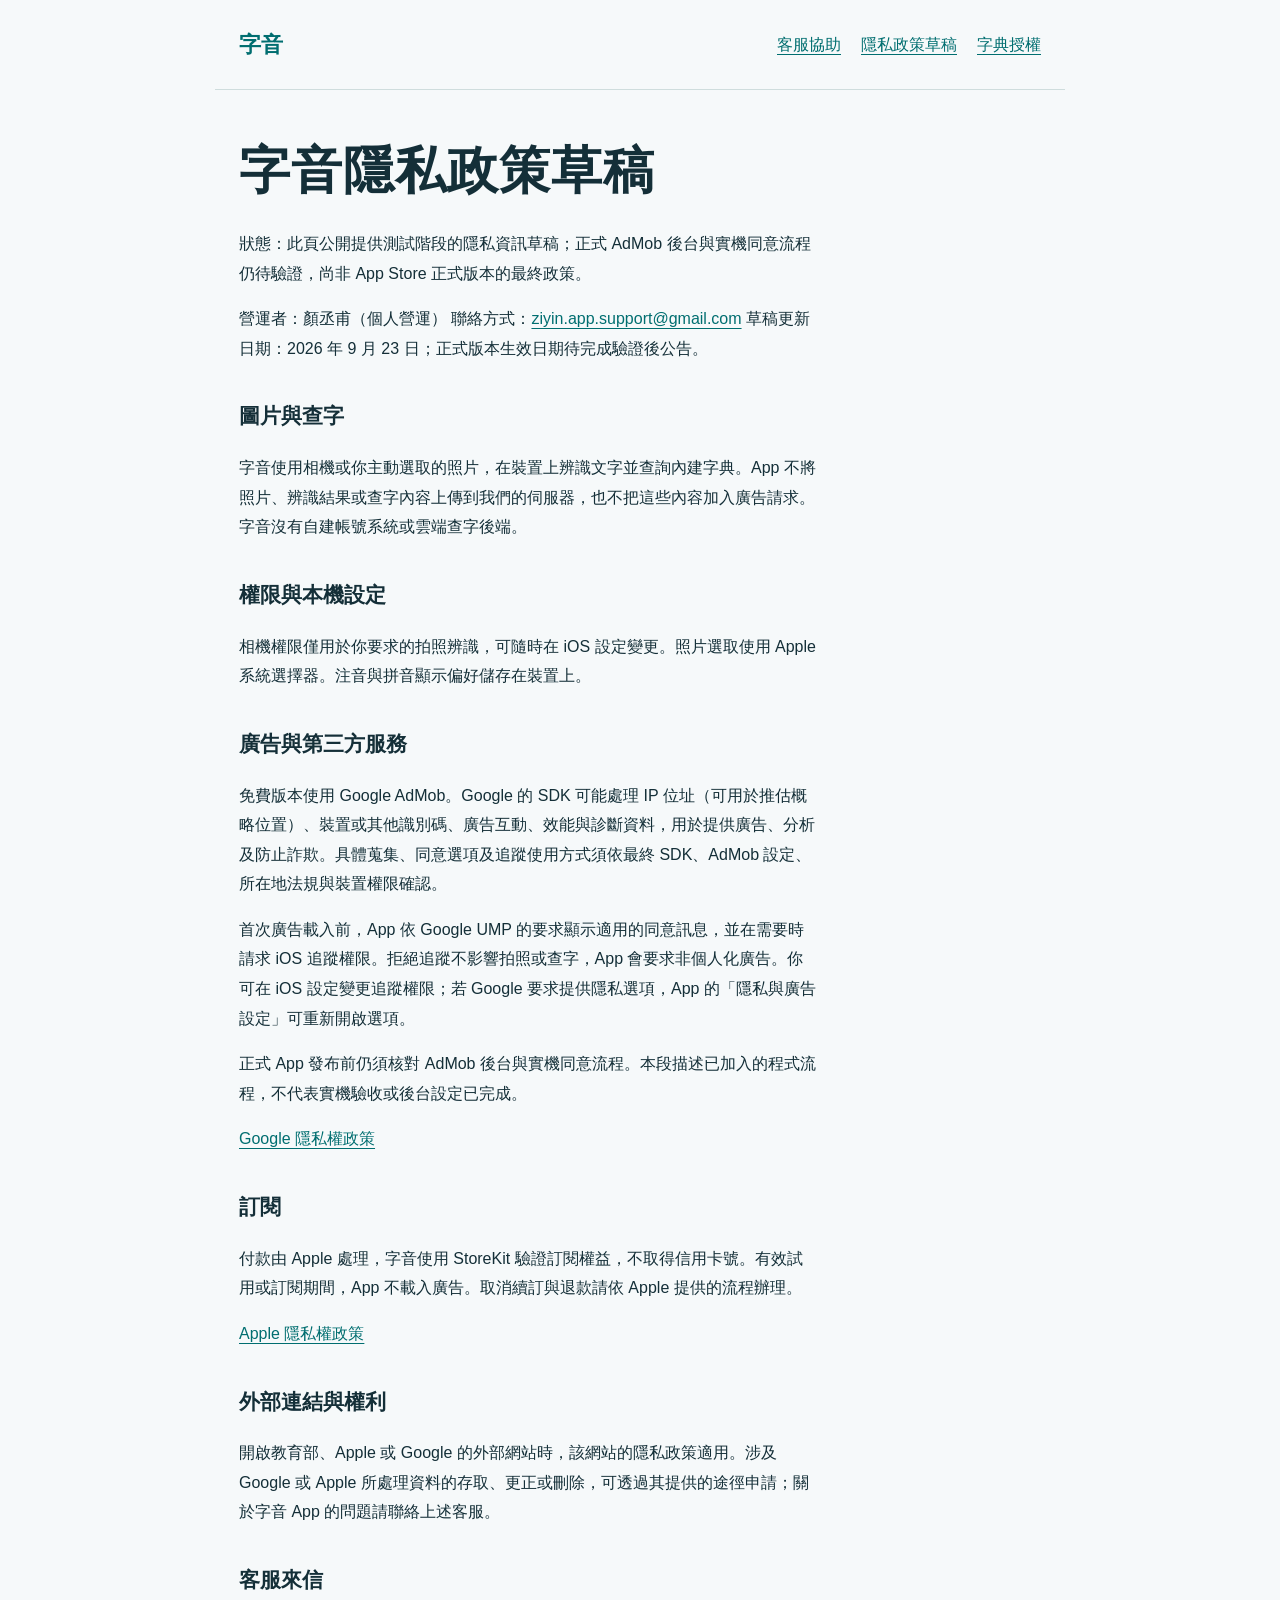
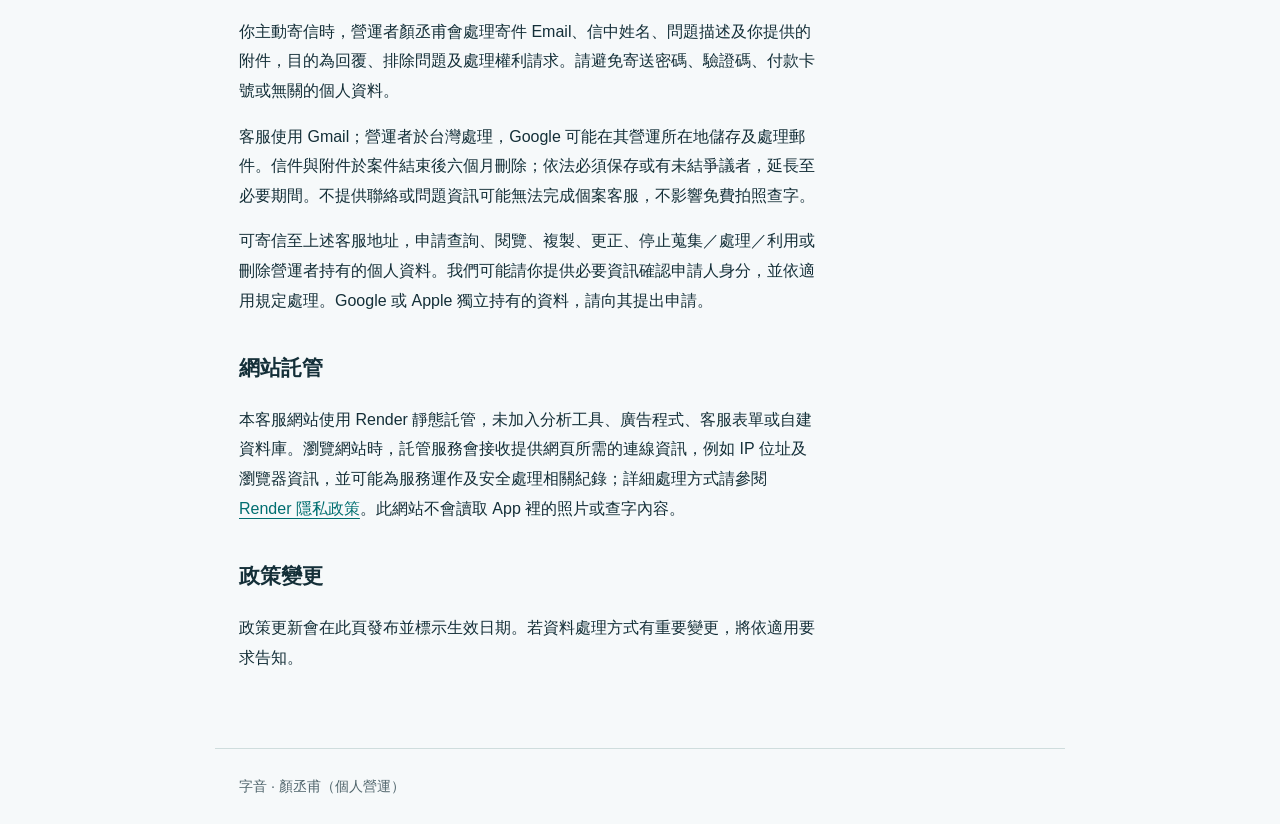
==== privacy.html @ 15254bf7 "Publish Ziyin support, dictionary license and current privacy draft" ====
<!doctype html><html lang="zh-Hant"><head><meta charset="utf-8"><meta name="viewport" content="width=device-width,initial-scale=1"><meta name="robots" content="noindex"><title>字音｜隱私政策草稿</title><link rel="stylesheet" href="style.css"></head><body><header><a href="index.html">字音</a><nav aria-label="主要導覽"><a href="index.html">客服協助</a><a href="privacy.html" aria-current="page">隱私政策草稿</a><a href="dictionary.html">字典授權</a></nav></header><main><h1 id="section">字音隱私政策草稿</h1>
<p>狀態：此頁公開提供測試階段的隱私資訊草稿；正式 AdMob 後台與實機同意流程仍待驗證，尚非 App Store 正式版本的最終政策。</p>
<p>營運者：顏丞甫（個人營運）
聯絡方式：<a href="mailto:ziyin.app.support@gmail.com">ziyin.app.support@gmail.com</a>
草稿更新日期：2026 年 9 月 23 日；正式版本生效日期待完成驗證後公告。</p>
<h2 id="section-1">圖片與查字</h2>
<p>字音使用相機或你主動選取的照片，在裝置上辨識文字並查詢內建字典。App 不將照片、辨識結果或查字內容上傳到我們的伺服器，也不把這些內容加入廣告請求。字音沒有自建帳號系統或雲端查字後端。</p>
<h2 id="section-2">權限與本機設定</h2>
<p>相機權限僅用於你要求的拍照辨識，可隨時在 iOS 設定變更。照片選取使用 Apple 系統選擇器。注音與拼音顯示偏好儲存在裝置上。</p>
<h2 id="section-3">廣告與第三方服務</h2>
<p>免費版本使用 Google AdMob。Google 的 SDK 可能處理 IP 位址（可用於推估概略位置）、裝置或其他識別碼、廣告互動、效能與診斷資料，用於提供廣告、分析及防止詐欺。具體蒐集、同意選項及追蹤使用方式須依最終 SDK、AdMob 設定、所在地法規與裝置權限確認。</p>
<p>首次廣告載入前，App 依 Google UMP 的要求顯示適用的同意訊息，並在需要時請求 iOS 追蹤權限。拒絕追蹤不影響拍照或查字，App 會要求非個人化廣告。你可在 iOS 設定變更追蹤權限；若 Google 要求提供隱私選項，App 的「隱私與廣告設定」可重新開啟選項。</p>
<p>正式 App 發布前仍須核對 AdMob 後台與實機同意流程。本段描述已加入的程式流程，不代表實機驗收或後台設定已完成。</p>
<p><a href="https://policies.google.com/privacy?hl=zh-TW">Google 隱私權政策</a></p>
<h2 id="section-4">訂閱</h2>
<p>付款由 Apple 處理，字音使用 StoreKit 驗證訂閱權益，不取得信用卡號。有效試用或訂閱期間，App 不載入廣告。取消續訂與退款請依 Apple 提供的流程辦理。</p>
<p><a href="https://www.apple.com/legal/privacy/zh-tw/">Apple 隱私權政策</a></p>
<h2 id="section-5">外部連結與權利</h2>
<p>開啟教育部、Apple 或 Google 的外部網站時，該網站的隱私政策適用。涉及 Google 或 Apple 所處理資料的存取、更正或刪除，可透過其提供的途徑申請；關於字音 App 的問題請聯絡上述客服。</p>
<h2 id="section-6">客服來信</h2>
<p>你主動寄信時，營運者顏丞甫會處理寄件 Email、信中姓名、問題描述及你提供的附件，目的為回覆、排除問題及處理權利請求。請避免寄送密碼、驗證碼、付款卡號或無關的個人資料。</p>
<p>客服使用 Gmail；營運者於台灣處理，Google 可能在其營運所在地儲存及處理郵件。信件與附件於案件結束後六個月刪除；依法必須保存或有未結爭議者，延長至必要期間。不提供聯絡或問題資訊可能無法完成個案客服，不影響免費拍照查字。</p>
<p>可寄信至上述客服地址，申請查詢、閱覽、複製、更正、停止蒐集／處理／利用或刪除營運者持有的個人資料。我們可能請你提供必要資訊確認申請人身分，並依適用規定處理。Google 或 Apple 獨立持有的資料，請向其提出申請。</p>
<h2 id="section-7">網站託管</h2>
<p>本客服網站使用 Render 靜態託管，未加入分析工具、廣告程式、客服表單或自建資料庫。瀏覽網站時，託管服務會接收提供網頁所需的連線資訊，例如 IP 位址及瀏覽器資訊，並可能為服務運作及安全處理相關紀錄；詳細處理方式請參閱 <a href="https://render.com/privacy">Render 隱私政策</a>。此網站不會讀取 App 裡的照片或查字內容。</p>
<h2 id="section-8">政策變更</h2>
<p>政策更新會在此頁發布並標示生效日期。若資料處理方式有重要變更，將依適用要求告知。</p>
</main><footer>字音 · 顏丞甫（個人營運）</footer></body></html>
---- style.css ----
:root{color-scheme:light;font-family:-apple-system,BlinkMacSystemFont,"Noto Sans TC",sans-serif;color:#142f38;background:#f6f9fa}*{box-sizing:border-box}body{margin:0;font-size:1rem;line-height:1.85}a{color:#006e70;text-underline-offset:4px;overflow-wrap:anywhere}a:focus-visible{outline:3px solid #008c95;outline-offset:5px}header,main,footer{max-width:850px;margin:auto;padding:24px}header{display:flex;align-items:center;justify-content:space-between;gap:24px;border-bottom:1px solid #cfdddd}header>a{font-size:1.4rem;font-weight:750;text-decoration:none}nav{display:flex;gap:20px;flex-wrap:wrap}h1{font-size:clamp(2rem,7vw,3.2rem);line-height:1.3;letter-spacing:.02em;margin:24px 0}h2{font-size:1.3rem;margin-top:34px}p,li{max-width:65ch}.intro{font-size:1.2rem}.panel{background:#fff;border:1px solid #cfdddd;border-radius:18px;padding:24px;margin:28px 0}.button{display:inline-block;background:#006e70;color:white;padding:12px 20px;border-radius:10px;text-decoration:none;font-weight:650}.note{border-left:4px solid #ad7200;padding:12px 18px;background:#fff3d6}.muted,footer{color:#50656c}footer{font-size:.9rem;border-top:1px solid #cfdddd;margin-top:36px}ul{padding-left:24px}@media(max-width:480px){header,main,footer{padding:20px}header{align-items:flex-start;flex-direction:column;gap:8px}.panel{padding:20px}.button{width:100%;text-align:center}}@media(prefers-reduced-motion:no-preference){a{transition:background-color .15s}}
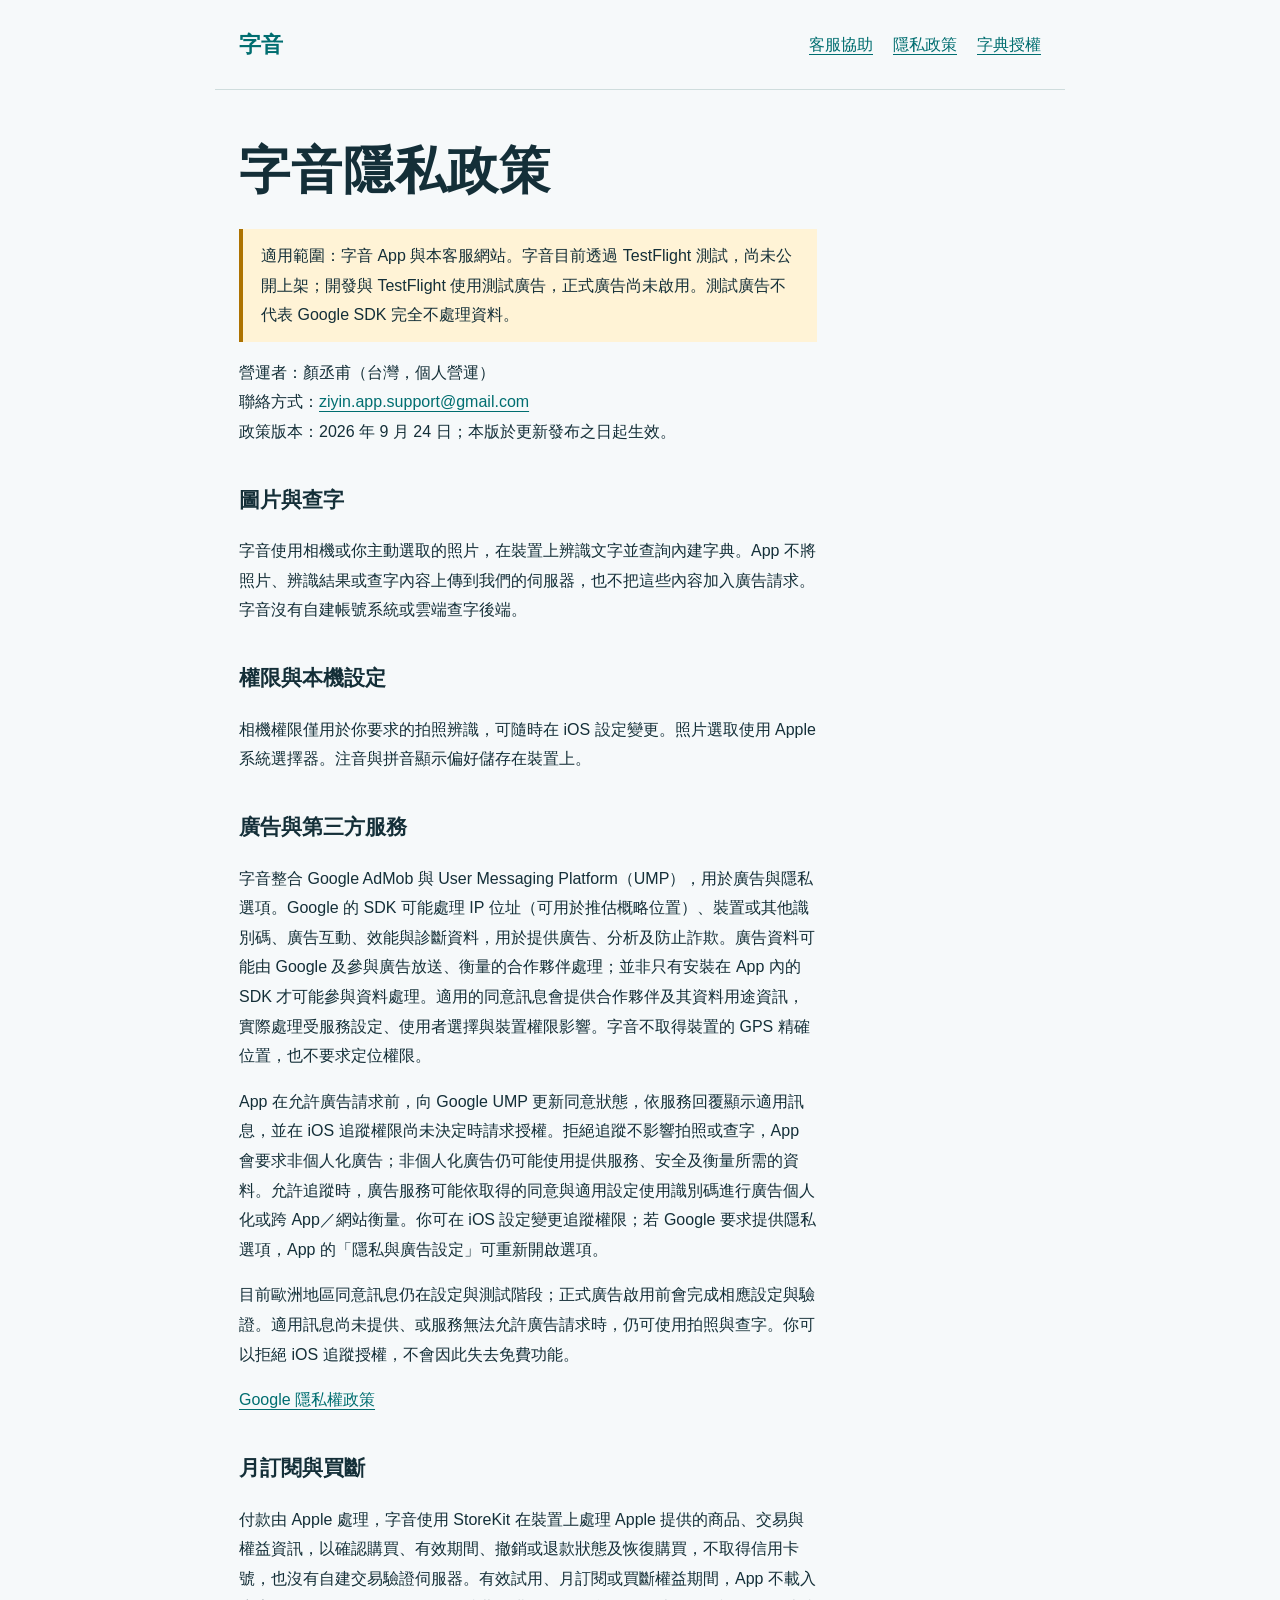
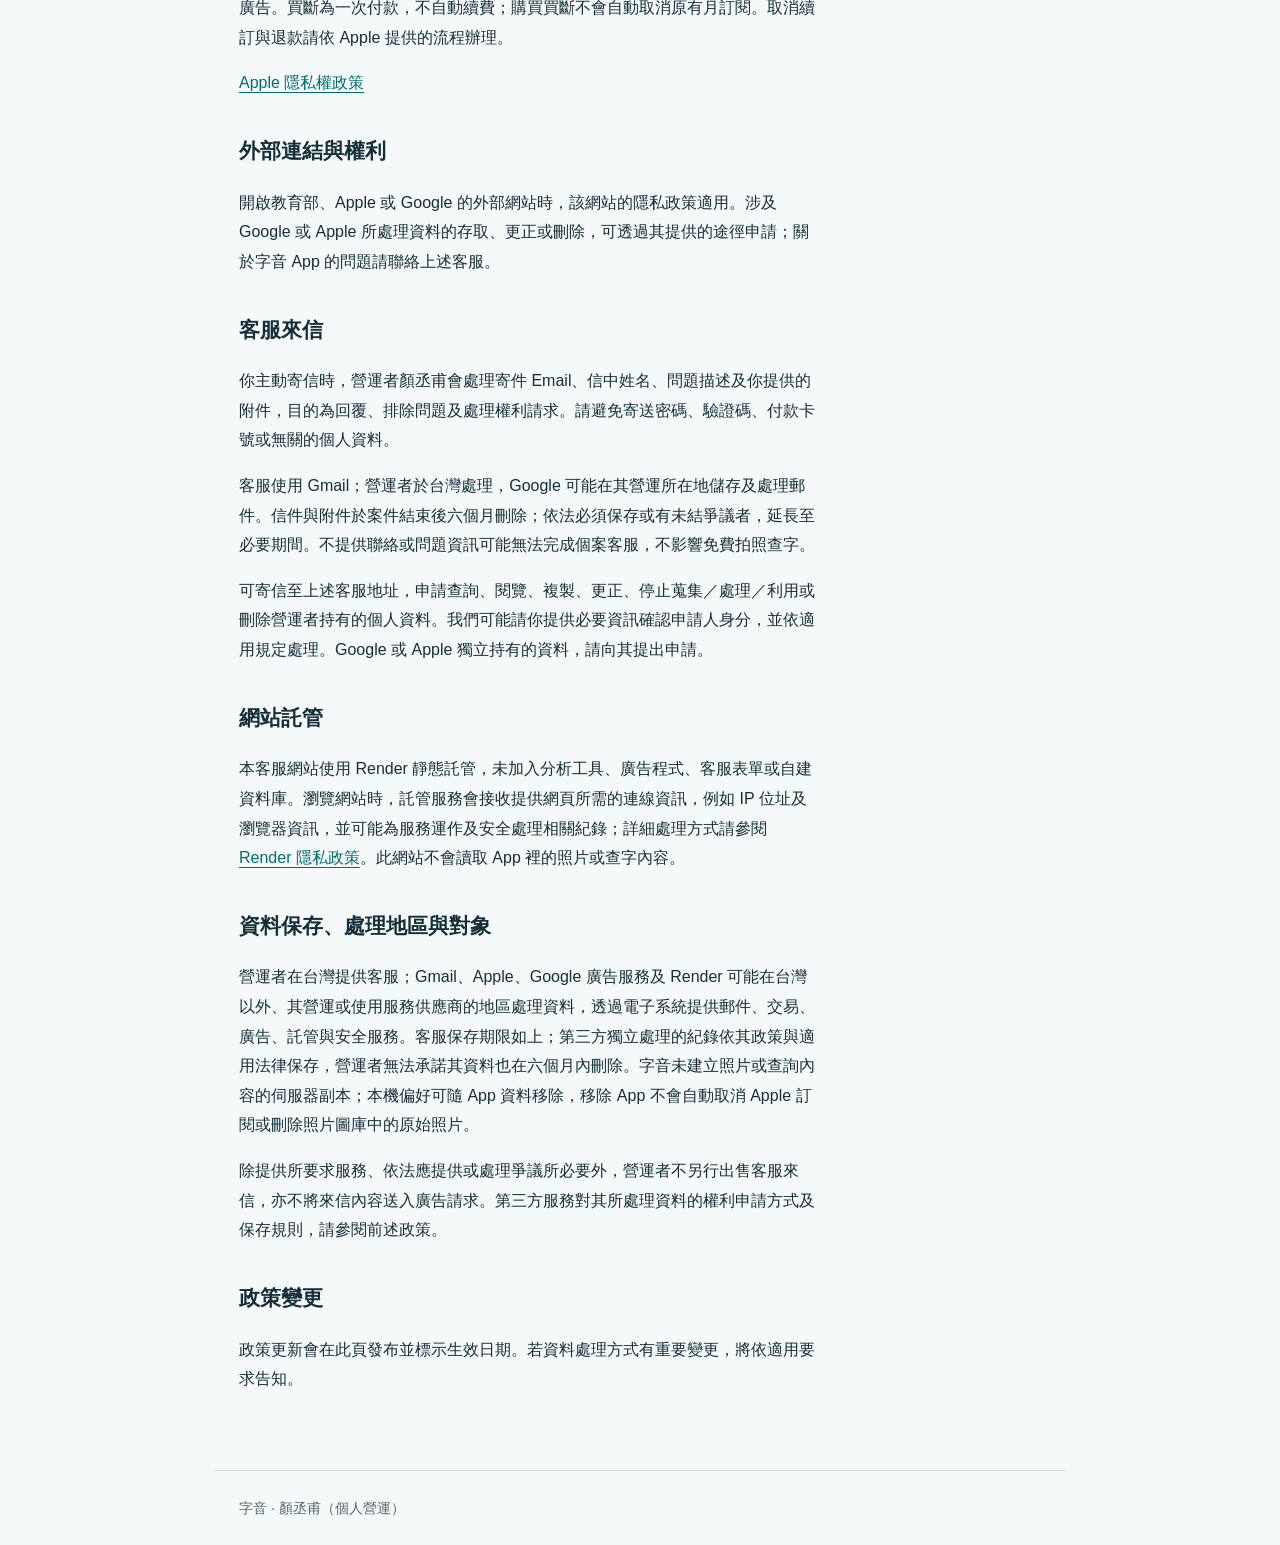
==== commit ee770d7f: "Add files via upload" ====
--- a/privacy.html
+++ b/privacy.html
@@ -1,19 +1,17 @@
-<!doctype html><html lang="zh-Hant"><head><meta charset="utf-8"><meta name="viewport" content="width=device-width,initial-scale=1"><meta name="robots" content="noindex"><title>字音｜隱私政策草稿</title><link rel="stylesheet" href="style.css"></head><body><header><a href="index.html">字音</a><nav aria-label="主要導覽"><a href="index.html">客服協助</a><a href="privacy.html" aria-current="page">隱私政策草稿</a><a href="dictionary.html">字典授權</a></nav></header><main><h1 id="section">字音隱私政策草稿</h1>
-<p>狀態：此頁公開提供測試階段的隱私資訊草稿；正式 AdMob 後台與實機同意流程仍待驗證，尚非 App Store 正式版本的最終政策。</p>
-<p>營運者：顏丞甫（個人營運）
-聯絡方式：<a href="mailto:ziyin.app.support@gmail.com">ziyin.app.support@gmail.com</a>
-草稿更新日期：2026 年 9 月 23 日；正式版本生效日期待完成驗證後公告。</p>
+<!doctype html><html lang="zh-Hant"><head><meta charset="utf-8"><meta name="viewport" content="width=device-width,initial-scale=1"><meta name="robots" content="noindex"><title>字音｜隱私政策</title><link rel="stylesheet" href="style.css"></head><body><header><a href="index.html">字音</a><nav aria-label="主要導覽"><a href="index.html">客服協助</a><a href="privacy.html" aria-current="page">隱私政策</a><a href="dictionary.html">字典授權</a></nav></header><main><h1 id="section">字音隱私政策</h1>
+<p class="note">適用範圍：字音 App 與本客服網站。字音目前透過 TestFlight 測試，尚未公開上架；開發與 TestFlight 使用測試廣告，正式廣告尚未啟用。測試廣告不代表 Google SDK 完全不處理資料。</p>
+<p>營運者：顏丞甫（台灣，個人營運）<br>聯絡方式：<a href="mailto:ziyin.app.support@gmail.com">ziyin.app.support@gmail.com</a><br>政策版本：2026 年 9 月 24 日；本版於更新發布之日起生效。</p>
 <h2 id="section-1">圖片與查字</h2>
 <p>字音使用相機或你主動選取的照片，在裝置上辨識文字並查詢內建字典。App 不將照片、辨識結果或查字內容上傳到我們的伺服器，也不把這些內容加入廣告請求。字音沒有自建帳號系統或雲端查字後端。</p>
 <h2 id="section-2">權限與本機設定</h2>
 <p>相機權限僅用於你要求的拍照辨識，可隨時在 iOS 設定變更。照片選取使用 Apple 系統選擇器。注音與拼音顯示偏好儲存在裝置上。</p>
 <h2 id="section-3">廣告與第三方服務</h2>
-<p>免費版本使用 Google AdMob。Google 的 SDK 可能處理 IP 位址（可用於推估概略位置）、裝置或其他識別碼、廣告互動、效能與診斷資料，用於提供廣告、分析及防止詐欺。具體蒐集、同意選項及追蹤使用方式須依最終 SDK、AdMob 設定、所在地法規與裝置權限確認。</p>
-<p>首次廣告載入前，App 依 Google UMP 的要求顯示適用的同意訊息，並在需要時請求 iOS 追蹤權限。拒絕追蹤不影響拍照或查字，App 會要求非個人化廣告。你可在 iOS 設定變更追蹤權限；若 Google 要求提供隱私選項，App 的「隱私與廣告設定」可重新開啟選項。</p>
-<p>正式 App 發布前仍須核對 AdMob 後台與實機同意流程。本段描述已加入的程式流程，不代表實機驗收或後台設定已完成。</p>
+<p>字音整合 Google AdMob 與 User Messaging Platform（UMP），用於廣告與隱私選項。Google 的 SDK 可能處理 IP 位址（可用於推估概略位置）、裝置或其他識別碼、廣告互動、效能與診斷資料，用於提供廣告、分析及防止詐欺。廣告資料可能由 Google 及參與廣告放送、衡量的合作夥伴處理；並非只有安裝在 App 內的 SDK 才可能參與資料處理。適用的同意訊息會提供合作夥伴及其資料用途資訊，實際處理受服務設定、使用者選擇與裝置權限影響。字音不取得裝置的 GPS 精確位置，也不要求定位權限。</p>
+<p>App 在允許廣告請求前，向 Google UMP 更新同意狀態，依服務回覆顯示適用訊息，並在 iOS 追蹤權限尚未決定時請求授權。拒絕追蹤不影響拍照或查字，App 會要求非個人化廣告；非個人化廣告仍可能使用提供服務、安全及衡量所需的資料。允許追蹤時，廣告服務可能依取得的同意與適用設定使用識別碼進行廣告個人化或跨 App／網站衡量。你可在 iOS 設定變更追蹤權限；若 Google 要求提供隱私選項，App 的「隱私與廣告設定」可重新開啟選項。</p>
+<p>目前歐洲地區同意訊息仍在設定與測試階段；正式廣告啟用前會完成相應設定與驗證。適用訊息尚未提供、或服務無法允許廣告請求時，仍可使用拍照與查字。你可以拒絕 iOS 追蹤授權，不會因此失去免費功能。</p>
 <p><a href="https://policies.google.com/privacy?hl=zh-TW">Google 隱私權政策</a></p>
-<h2 id="section-4">訂閱</h2>
-<p>付款由 Apple 處理，字音使用 StoreKit 驗證訂閱權益，不取得信用卡號。有效試用或訂閱期間，App 不載入廣告。取消續訂與退款請依 Apple 提供的流程辦理。</p>
+<h2 id="section-4">月訂閱與買斷</h2>
+<p>付款由 Apple 處理，字音使用 StoreKit 在裝置上處理 Apple 提供的商品、交易與權益資訊，以確認購買、有效期間、撤銷或退款狀態及恢復購買，不取得信用卡號，也沒有自建交易驗證伺服器。有效試用、月訂閱或買斷權益期間，App 不載入廣告。買斷為一次付款，不自動續費；購買買斷不會自動取消原有月訂閱。取消續訂與退款請依 Apple 提供的流程辦理。</p>
 <p><a href="https://www.apple.com/legal/privacy/zh-tw/">Apple 隱私權政策</a></p>
 <h2 id="section-5">外部連結與權利</h2>
 <p>開啟教育部、Apple 或 Google 的外部網站時，該網站的隱私政策適用。涉及 Google 或 Apple 所處理資料的存取、更正或刪除，可透過其提供的途徑申請；關於字音 App 的問題請聯絡上述客服。</p>
@@ -23,6 +21,9 @@
 <p>可寄信至上述客服地址，申請查詢、閱覽、複製、更正、停止蒐集／處理／利用或刪除營運者持有的個人資料。我們可能請你提供必要資訊確認申請人身分，並依適用規定處理。Google 或 Apple 獨立持有的資料，請向其提出申請。</p>
 <h2 id="section-7">網站託管</h2>
 <p>本客服網站使用 Render 靜態託管，未加入分析工具、廣告程式、客服表單或自建資料庫。瀏覽網站時，託管服務會接收提供網頁所需的連線資訊，例如 IP 位址及瀏覽器資訊，並可能為服務運作及安全處理相關紀錄；詳細處理方式請參閱 <a href="https://render.com/privacy">Render 隱私政策</a>。此網站不會讀取 App 裡的照片或查字內容。</p>
+<h2 id="data-retention">資料保存、處理地區與對象</h2>
+<p>營運者在台灣提供客服；Gmail、Apple、Google 廣告服務及 Render 可能在台灣以外、其營運或使用服務供應商的地區處理資料，透過電子系統提供郵件、交易、廣告、託管與安全服務。客服保存期限如上；第三方獨立處理的紀錄依其政策與適用法律保存，營運者無法承諾其資料也在六個月內刪除。字音未建立照片或查詢內容的伺服器副本；本機偏好可隨 App 資料移除，移除 App 不會自動取消 Apple 訂閱或刪除照片圖庫中的原始照片。</p>
+<p>除提供所要求服務、依法應提供或處理爭議所必要外，營運者不另行出售客服來信，亦不將來信內容送入廣告請求。第三方服務對其所處理資料的權利申請方式及保存規則，請參閱前述政策。</p>
 <h2 id="section-8">政策變更</h2>
 <p>政策更新會在此頁發布並標示生效日期。若資料處理方式有重要變更，將依適用要求告知。</p>
 </main><footer>字音 · 顏丞甫（個人營運）</footer></body></html>
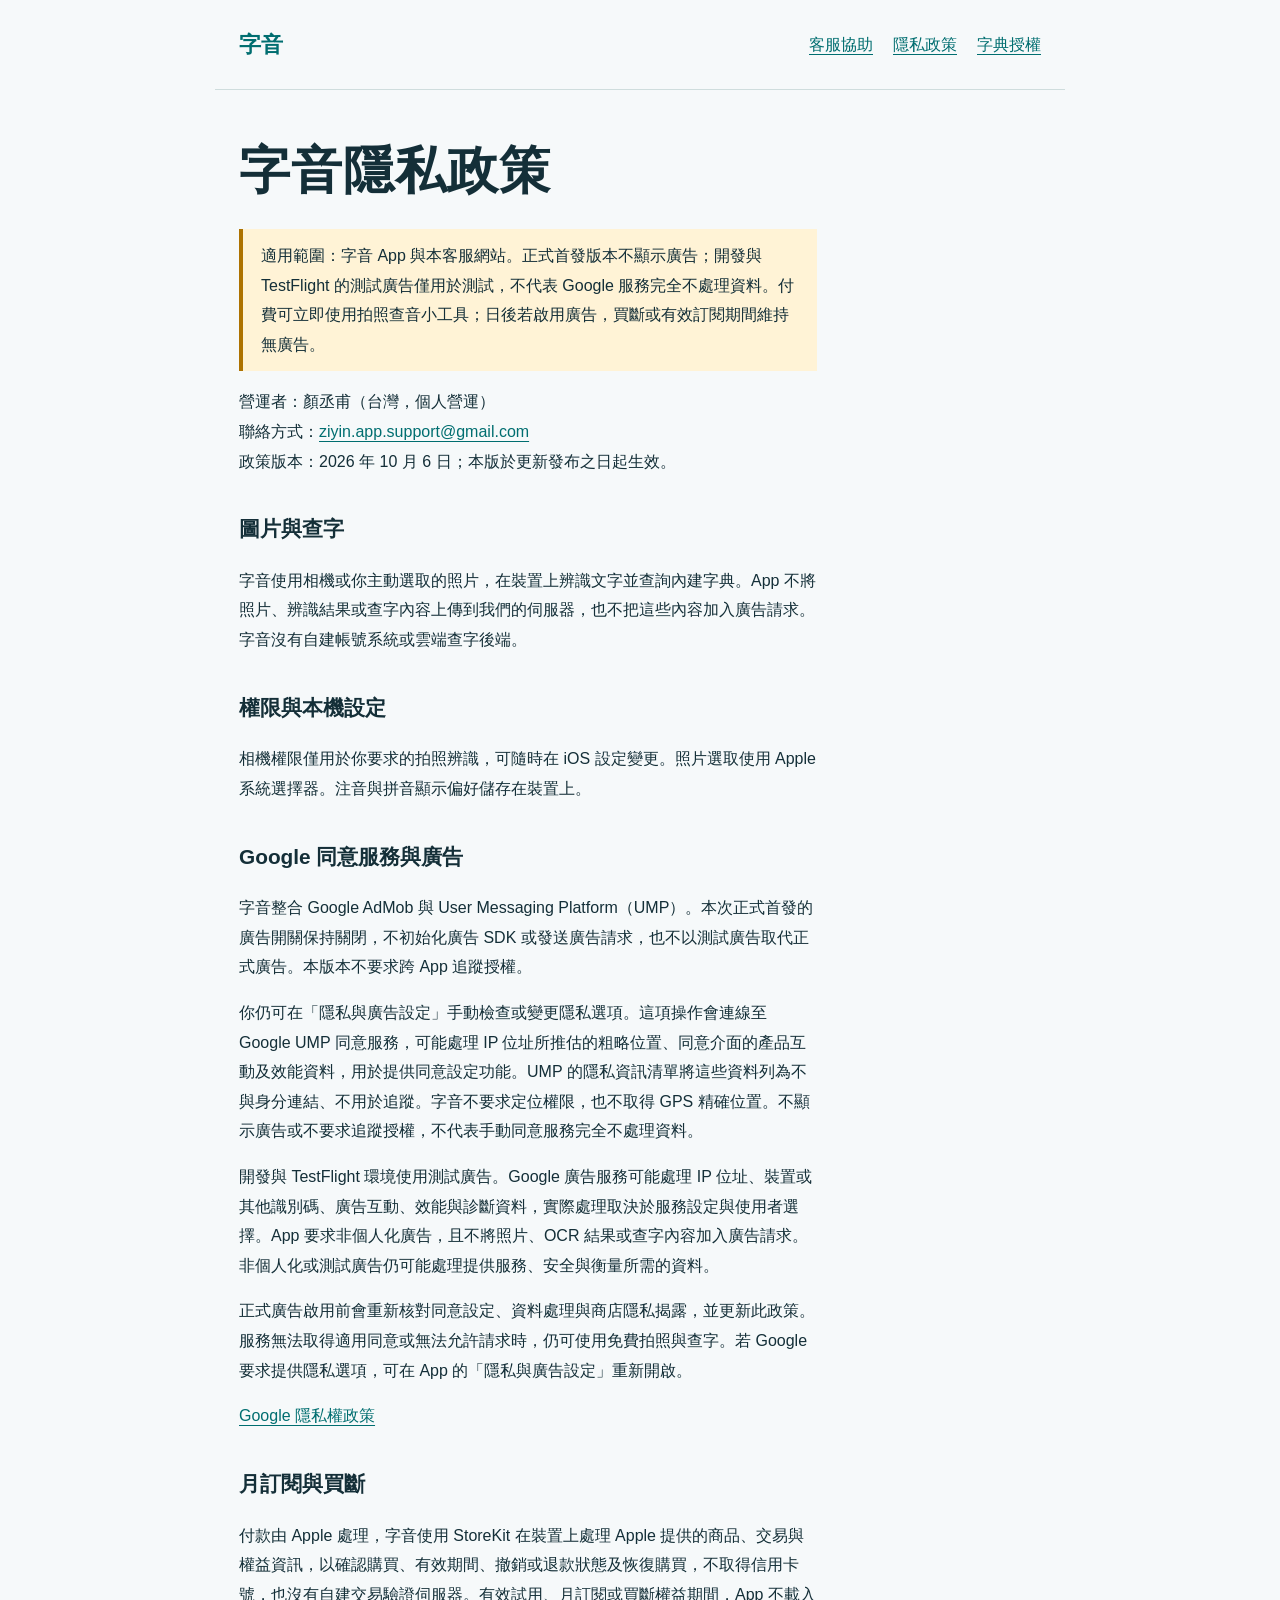
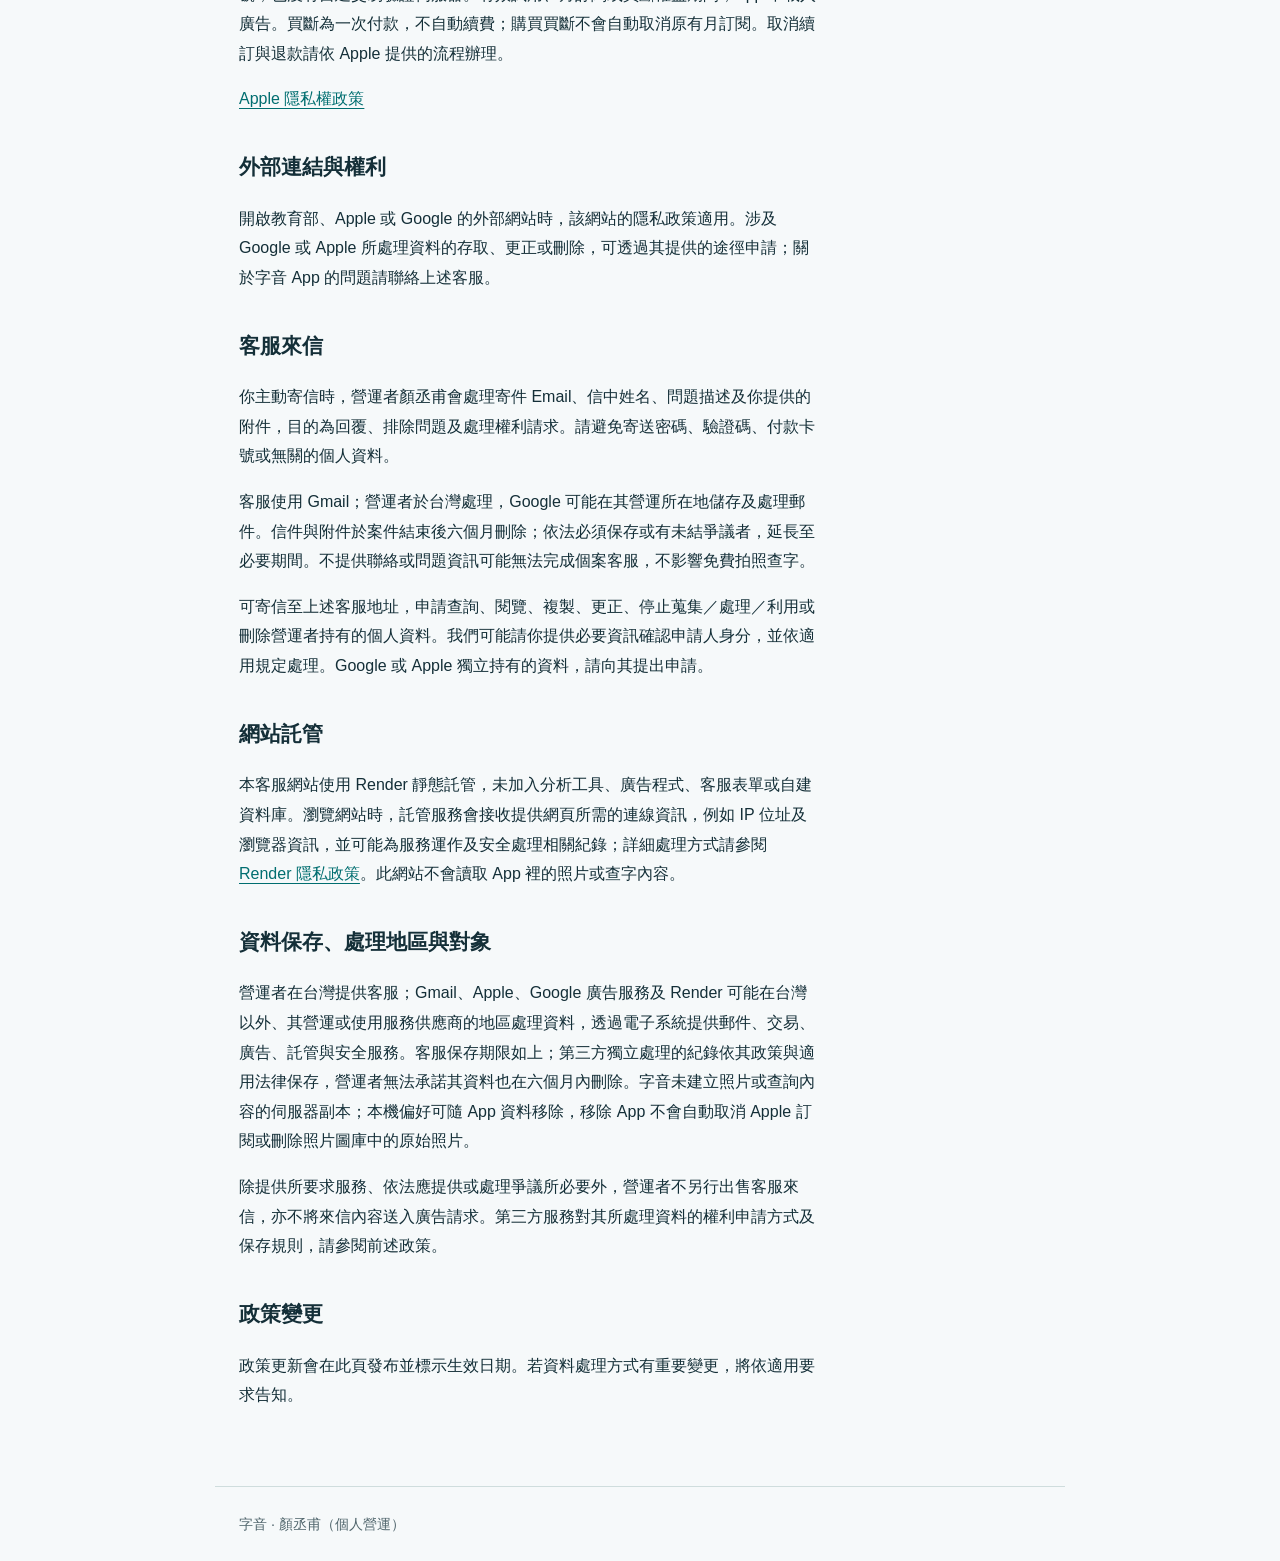
==== commit 55d40591: "Add files via upload 更新字音隱私政策" ====
--- a/privacy.html
+++ b/privacy.html
@@ -1,14 +1,15 @@
 <!doctype html><html lang="zh-Hant"><head><meta charset="utf-8"><meta name="viewport" content="width=device-width,initial-scale=1"><meta name="robots" content="noindex"><title>字音｜隱私政策</title><link rel="stylesheet" href="style.css"></head><body><header><a href="index.html">字音</a><nav aria-label="主要導覽"><a href="index.html">客服協助</a><a href="privacy.html" aria-current="page">隱私政策</a><a href="dictionary.html">字典授權</a></nav></header><main><h1 id="section">字音隱私政策</h1>
-<p class="note">適用範圍：字音 App 與本客服網站。字音目前透過 TestFlight 測試，尚未公開上架；開發與 TestFlight 使用測試廣告，正式廣告尚未啟用。測試廣告不代表 Google SDK 完全不處理資料。</p>
-<p>營運者：顏丞甫（台灣，個人營運）<br>聯絡方式：<a href="mailto:ziyin.app.support@gmail.com">ziyin.app.support@gmail.com</a><br>政策版本：2026 年 9 月 24 日；本版於更新發布之日起生效。</p>
+<p class="note">適用範圍：字音 App 與本客服網站。正式首發版本不顯示廣告；開發與 TestFlight 的測試廣告僅用於測試，不代表 Google 服務完全不處理資料。付費可立即使用拍照查音小工具；日後若啟用廣告，買斷或有效訂閱期間維持無廣告。</p>
+<p>營運者：顏丞甫（台灣，個人營運）<br>聯絡方式：<a href="mailto:ziyin.app.support@gmail.com">ziyin.app.support@gmail.com</a><br>政策版本：2026 年 10 月 6 日；本版於更新發布之日起生效。</p>
 <h2 id="section-1">圖片與查字</h2>
 <p>字音使用相機或你主動選取的照片，在裝置上辨識文字並查詢內建字典。App 不將照片、辨識結果或查字內容上傳到我們的伺服器，也不把這些內容加入廣告請求。字音沒有自建帳號系統或雲端查字後端。</p>
 <h2 id="section-2">權限與本機設定</h2>
 <p>相機權限僅用於你要求的拍照辨識，可隨時在 iOS 設定變更。照片選取使用 Apple 系統選擇器。注音與拼音顯示偏好儲存在裝置上。</p>
-<h2 id="section-3">廣告與第三方服務</h2>
-<p>字音整合 Google AdMob 與 User Messaging Platform（UMP），用於廣告與隱私選項。Google 的 SDK 可能處理 IP 位址（可用於推估概略位置）、裝置或其他識別碼、廣告互動、效能與診斷資料，用於提供廣告、分析及防止詐欺。廣告資料可能由 Google 及參與廣告放送、衡量的合作夥伴處理；並非只有安裝在 App 內的 SDK 才可能參與資料處理。適用的同意訊息會提供合作夥伴及其資料用途資訊，實際處理受服務設定、使用者選擇與裝置權限影響。字音不取得裝置的 GPS 精確位置，也不要求定位權限。</p>
-<p>App 在允許廣告請求前，向 Google UMP 更新同意狀態，依服務回覆顯示適用訊息，並在 iOS 追蹤權限尚未決定時請求授權。拒絕追蹤不影響拍照或查字，App 會要求非個人化廣告；非個人化廣告仍可能使用提供服務、安全及衡量所需的資料。允許追蹤時，廣告服務可能依取得的同意與適用設定使用識別碼進行廣告個人化或跨 App／網站衡量。你可在 iOS 設定變更追蹤權限；若 Google 要求提供隱私選項，App 的「隱私與廣告設定」可重新開啟選項。</p>
-<p>目前歐洲地區同意訊息仍在設定與測試階段；正式廣告啟用前會完成相應設定與驗證。適用訊息尚未提供、或服務無法允許廣告請求時，仍可使用拍照與查字。你可以拒絕 iOS 追蹤授權，不會因此失去免費功能。</p>
+<h2 id="section-3">Google 同意服務與廣告</h2>
+<p>字音整合 Google AdMob 與 User Messaging Platform（UMP）。本次正式首發的廣告開關保持關閉，不初始化廣告 SDK 或發送廣告請求，也不以測試廣告取代正式廣告。本版本不要求跨 App 追蹤授權。</p>
+<p>你仍可在「隱私與廣告設定」手動檢查或變更隱私選項。這項操作會連線至 Google UMP 同意服務，可能處理 IP 位址所推估的粗略位置、同意介面的產品互動及效能資料，用於提供同意設定功能。UMP 的隱私資訊清單將這些資料列為不與身分連結、不用於追蹤。字音不要求定位權限，也不取得 GPS 精確位置。不顯示廣告或不要求追蹤授權，不代表手動同意服務完全不處理資料。</p>
+<p>開發與 TestFlight 環境使用測試廣告。Google 廣告服務可能處理 IP 位址、裝置或其他識別碼、廣告互動、效能與診斷資料，實際處理取決於服務設定與使用者選擇。App 要求非個人化廣告，且不將照片、OCR 結果或查字內容加入廣告請求。非個人化或測試廣告仍可能處理提供服務、安全與衡量所需的資料。</p>
+<p>正式廣告啟用前會重新核對同意設定、資料處理與商店隱私揭露，並更新此政策。服務無法取得適用同意或無法允許請求時，仍可使用免費拍照與查字。若 Google 要求提供隱私選項，可在 App 的「隱私與廣告設定」重新開啟。</p>
 <p><a href="https://policies.google.com/privacy?hl=zh-TW">Google 隱私權政策</a></p>
 <h2 id="section-4">月訂閱與買斷</h2>
 <p>付款由 Apple 處理，字音使用 StoreKit 在裝置上處理 Apple 提供的商品、交易與權益資訊，以確認購買、有效期間、撤銷或退款狀態及恢復購買，不取得信用卡號，也沒有自建交易驗證伺服器。有效試用、月訂閱或買斷權益期間，App 不載入廣告。買斷為一次付款，不自動續費；購買買斷不會自動取消原有月訂閱。取消續訂與退款請依 Apple 提供的流程辦理。</p>
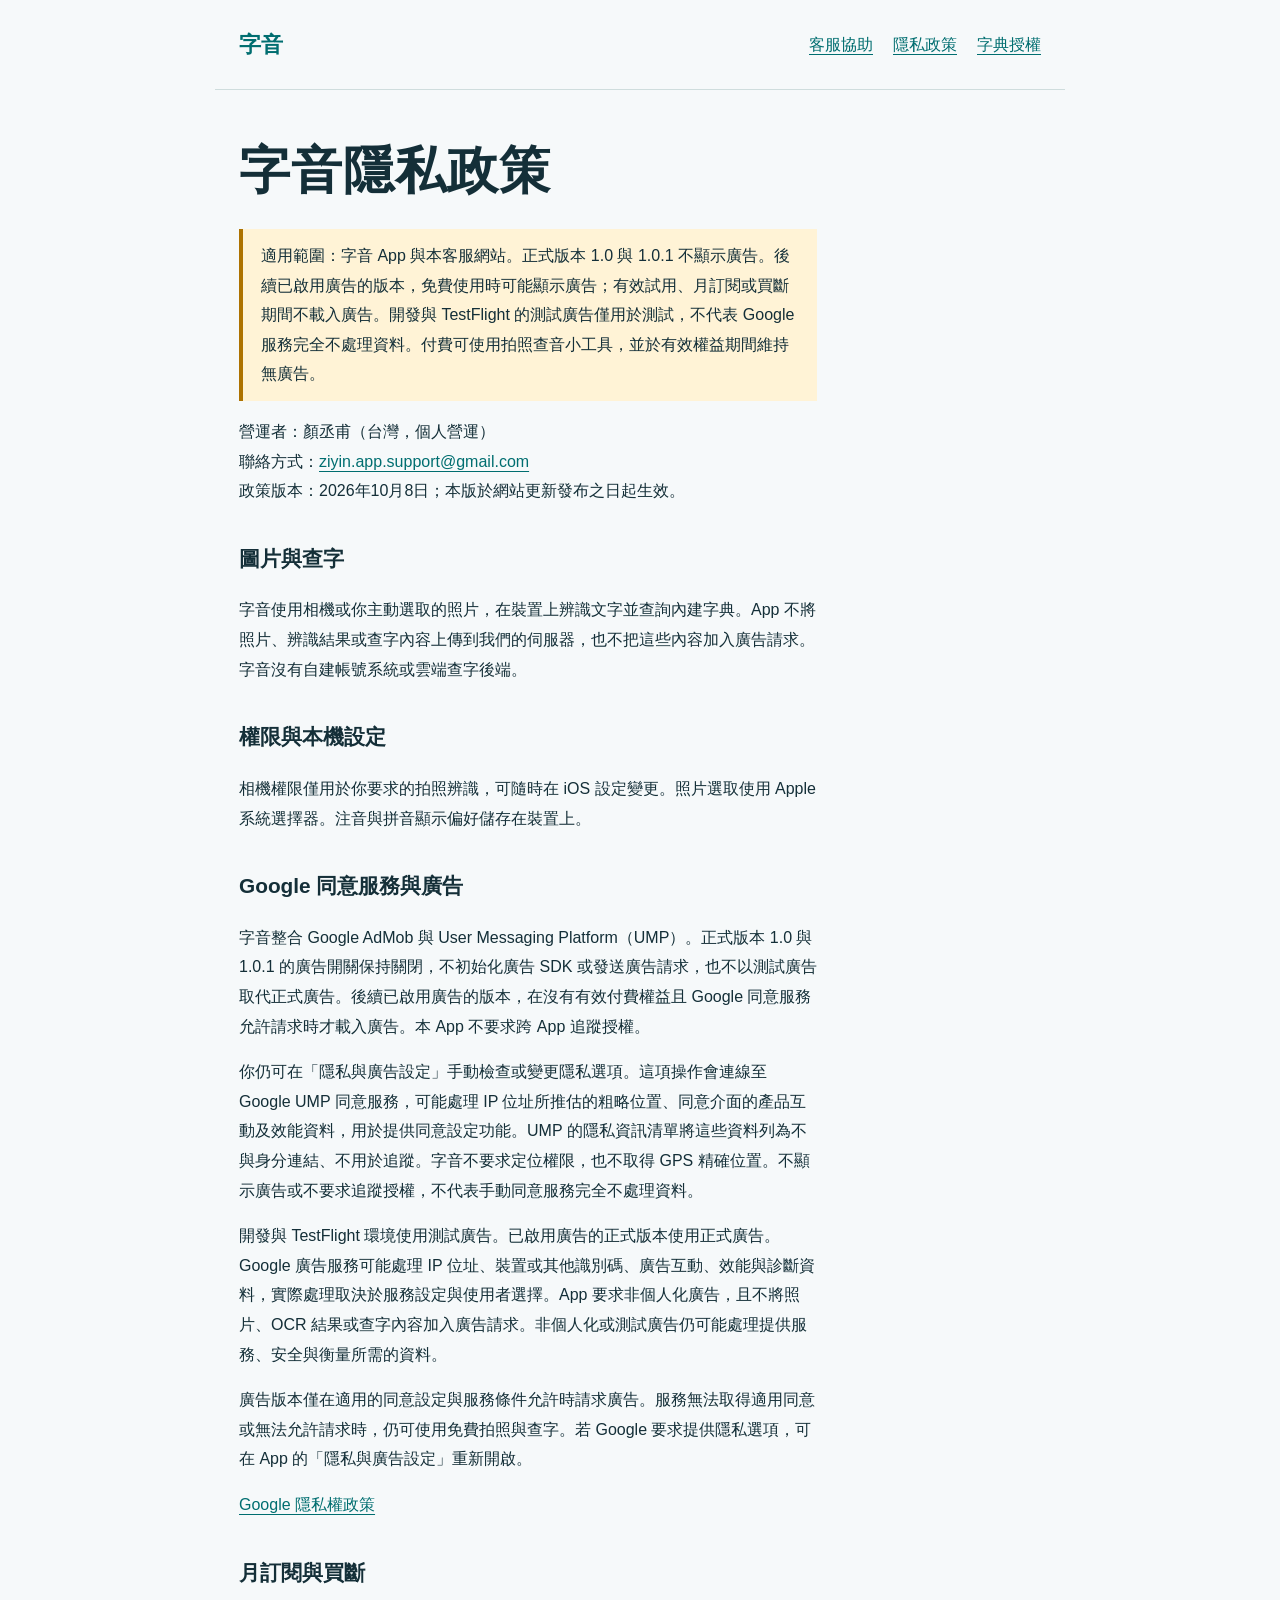
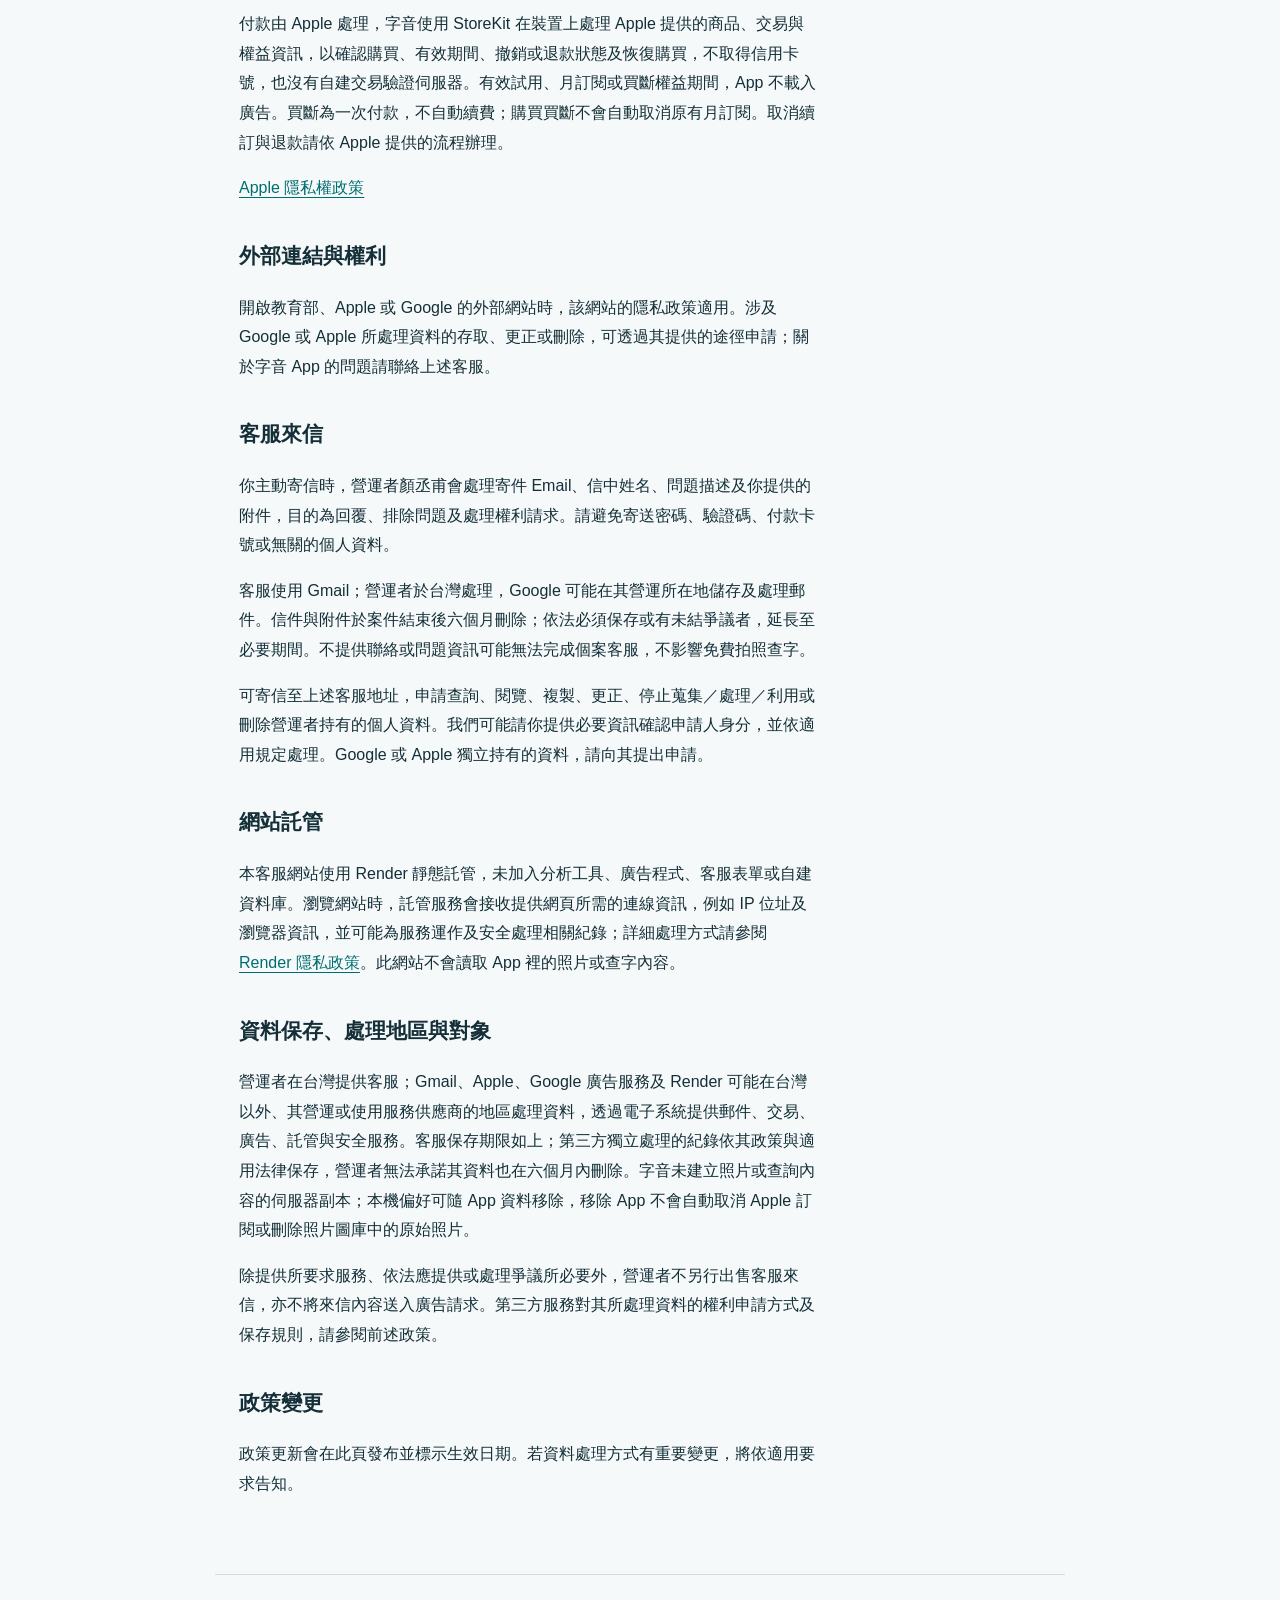
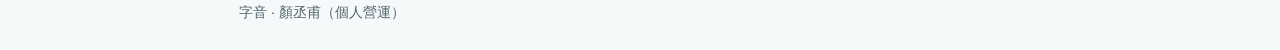
==== commit d4b2db31: "Add files via upload" ====
--- a/privacy.html
+++ b/privacy.html
@@ -1,15 +1,15 @@
 <!doctype html><html lang="zh-Hant"><head><meta charset="utf-8"><meta name="viewport" content="width=device-width,initial-scale=1"><meta name="robots" content="noindex"><title>字音｜隱私政策</title><link rel="stylesheet" href="style.css"></head><body><header><a href="index.html">字音</a><nav aria-label="主要導覽"><a href="index.html">客服協助</a><a href="privacy.html" aria-current="page">隱私政策</a><a href="dictionary.html">字典授權</a></nav></header><main><h1 id="section">字音隱私政策</h1>
-<p class="note">適用範圍：字音 App 與本客服網站。正式首發版本不顯示廣告；開發與 TestFlight 的測試廣告僅用於測試，不代表 Google 服務完全不處理資料。付費可立即使用拍照查音小工具；日後若啟用廣告，買斷或有效訂閱期間維持無廣告。</p>
-<p>營運者：顏丞甫（台灣，個人營運）<br>聯絡方式：<a href="mailto:ziyin.app.support@gmail.com">ziyin.app.support@gmail.com</a><br>政策版本：2026 年 10 月 6 日；本版於更新發布之日起生效。</p>
+<p class="note">適用範圍：字音 App 與本客服網站。正式版本 1.0 與 1.0.1 不顯示廣告。後續已啟用廣告的版本，免費使用時可能顯示廣告；有效試用、月訂閱或買斷期間不載入廣告。開發與 TestFlight 的測試廣告僅用於測試，不代表 Google 服務完全不處理資料。付費可使用拍照查音小工具，並於有效權益期間維持無廣告。</p>
+<p>營運者：顏丞甫（台灣，個人營運）<br>聯絡方式：<a href="mailto:ziyin.app.support@gmail.com">ziyin.app.support@gmail.com</a><br>政策版本：2026年10月8日；本版於網站更新發布之日起生效。</p>
 <h2 id="section-1">圖片與查字</h2>
 <p>字音使用相機或你主動選取的照片，在裝置上辨識文字並查詢內建字典。App 不將照片、辨識結果或查字內容上傳到我們的伺服器，也不把這些內容加入廣告請求。字音沒有自建帳號系統或雲端查字後端。</p>
 <h2 id="section-2">權限與本機設定</h2>
 <p>相機權限僅用於你要求的拍照辨識，可隨時在 iOS 設定變更。照片選取使用 Apple 系統選擇器。注音與拼音顯示偏好儲存在裝置上。</p>
 <h2 id="section-3">Google 同意服務與廣告</h2>
-<p>字音整合 Google AdMob 與 User Messaging Platform（UMP）。本次正式首發的廣告開關保持關閉，不初始化廣告 SDK 或發送廣告請求，也不以測試廣告取代正式廣告。本版本不要求跨 App 追蹤授權。</p>
+<p>字音整合 Google AdMob 與 User Messaging Platform（UMP）。正式版本 1.0 與 1.0.1 的廣告開關保持關閉，不初始化廣告 SDK 或發送廣告請求，也不以測試廣告取代正式廣告。後續已啟用廣告的版本，在沒有有效付費權益且 Google 同意服務允許請求時才載入廣告。本 App 不要求跨 App 追蹤授權。</p>
 <p>你仍可在「隱私與廣告設定」手動檢查或變更隱私選項。這項操作會連線至 Google UMP 同意服務，可能處理 IP 位址所推估的粗略位置、同意介面的產品互動及效能資料，用於提供同意設定功能。UMP 的隱私資訊清單將這些資料列為不與身分連結、不用於追蹤。字音不要求定位權限，也不取得 GPS 精確位置。不顯示廣告或不要求追蹤授權，不代表手動同意服務完全不處理資料。</p>
-<p>開發與 TestFlight 環境使用測試廣告。Google 廣告服務可能處理 IP 位址、裝置或其他識別碼、廣告互動、效能與診斷資料，實際處理取決於服務設定與使用者選擇。App 要求非個人化廣告，且不將照片、OCR 結果或查字內容加入廣告請求。非個人化或測試廣告仍可能處理提供服務、安全與衡量所需的資料。</p>
-<p>正式廣告啟用前會重新核對同意設定、資料處理與商店隱私揭露，並更新此政策。服務無法取得適用同意或無法允許請求時，仍可使用免費拍照與查字。若 Google 要求提供隱私選項，可在 App 的「隱私與廣告設定」重新開啟。</p>
+<p>開發與 TestFlight 環境使用測試廣告。已啟用廣告的正式版本使用正式廣告。Google 廣告服務可能處理 IP 位址、裝置或其他識別碼、廣告互動、效能與診斷資料，實際處理取決於服務設定與使用者選擇。App 要求非個人化廣告，且不將照片、OCR 結果或查字內容加入廣告請求。非個人化或測試廣告仍可能處理提供服務、安全與衡量所需的資料。</p>
+<p>廣告版本僅在適用的同意設定與服務條件允許時請求廣告。服務無法取得適用同意或無法允許請求時，仍可使用免費拍照與查字。若 Google 要求提供隱私選項，可在 App 的「隱私與廣告設定」重新開啟。</p>
 <p><a href="https://policies.google.com/privacy?hl=zh-TW">Google 隱私權政策</a></p>
 <h2 id="section-4">月訂閱與買斷</h2>
 <p>付款由 Apple 處理，字音使用 StoreKit 在裝置上處理 Apple 提供的商品、交易與權益資訊，以確認購買、有效期間、撤銷或退款狀態及恢復購買，不取得信用卡號，也沒有自建交易驗證伺服器。有效試用、月訂閱或買斷權益期間，App 不載入廣告。買斷為一次付款，不自動續費；購買買斷不會自動取消原有月訂閱。取消續訂與退款請依 Apple 提供的流程辦理。</p>
